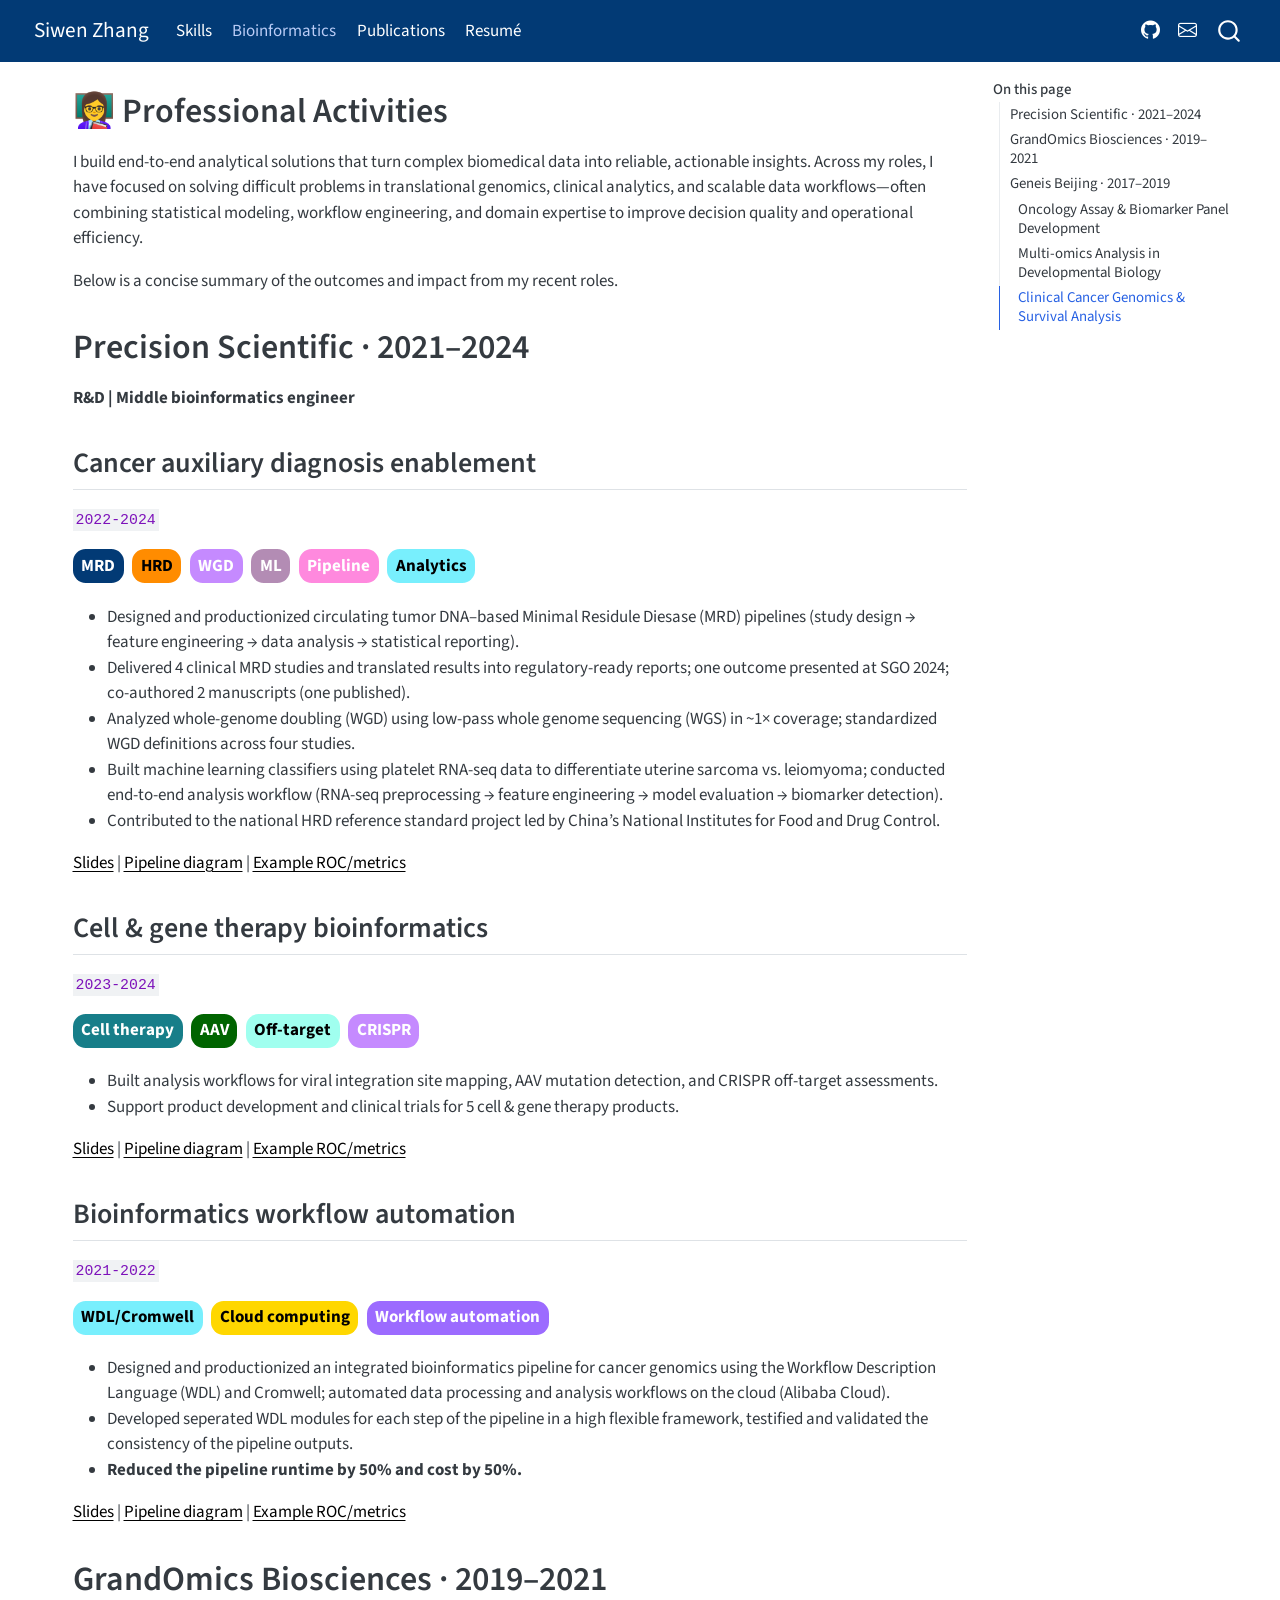
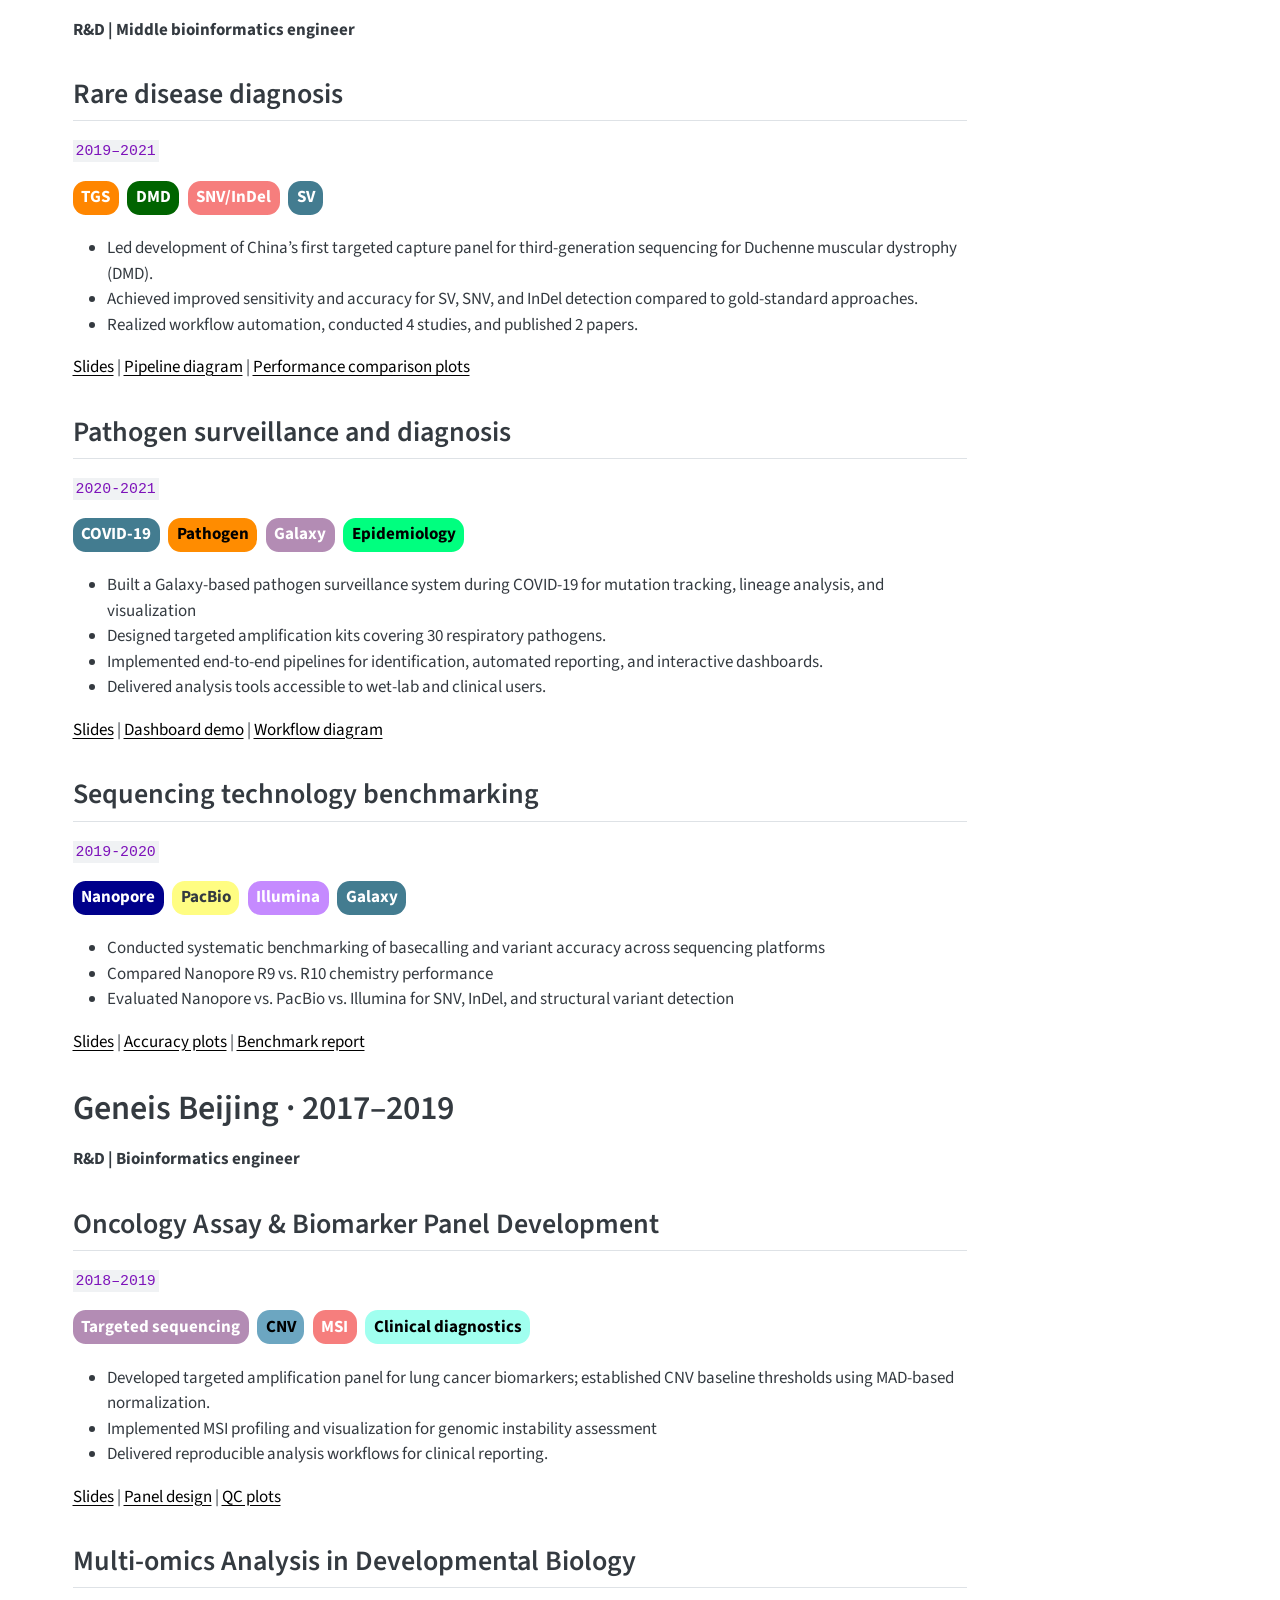
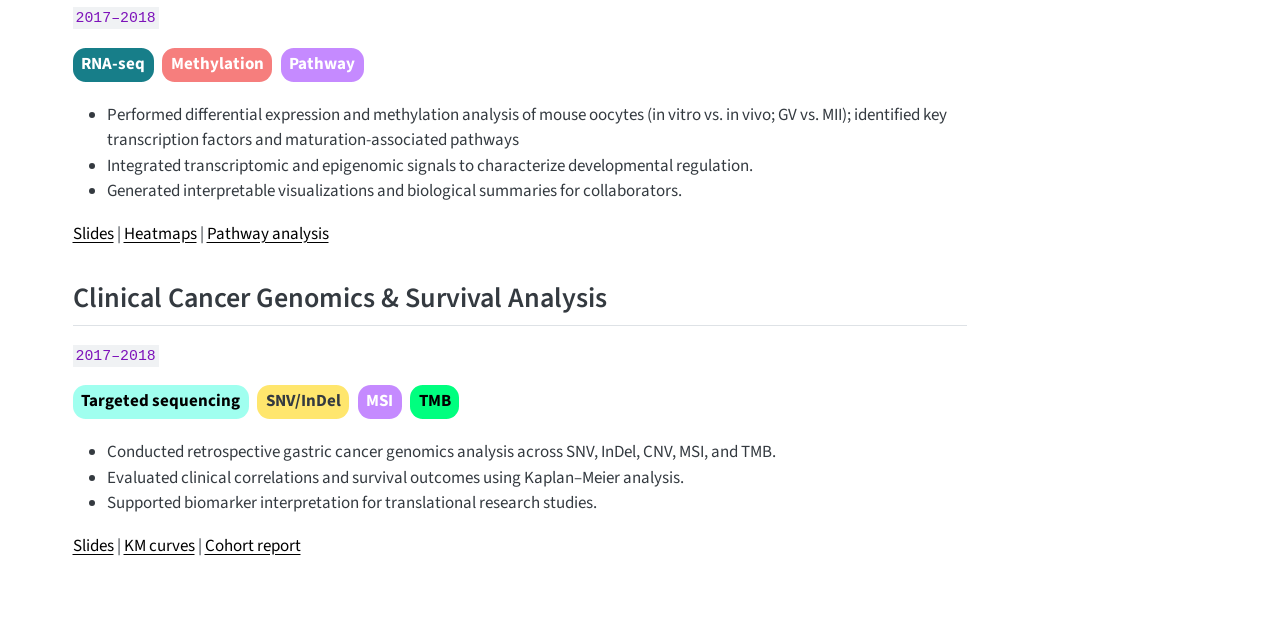
==== docs/bioinformatics.html @ 302248fc "change introduction" ====
<!DOCTYPE html>
<html xmlns="http://www.w3.org/1999/xhtml" lang="en" xml:lang="en"><head>

<meta charset="utf-8">
<meta name="generator" content="quarto-1.8.25">

<meta name="viewport" content="width=device-width, initial-scale=1.0, user-scalable=yes">


<title>👩‍🏫 Professional Activities – Siwen Zhang</title>
<style>
code{white-space: pre-wrap;}
span.smallcaps{font-variant: small-caps;}
div.columns{display: flex; gap: min(4vw, 1.5em);}
div.column{flex: auto; overflow-x: auto;}
div.hanging-indent{margin-left: 1.5em; text-indent: -1.5em;}
ul.task-list{list-style: none;}
ul.task-list li input[type="checkbox"] {
  width: 0.8em;
  margin: 0 0.8em 0.2em -1em; /* quarto-specific, see https://github.com/quarto-dev/quarto-cli/issues/4556 */ 
  vertical-align: middle;
}
</style>


<script src="site_libs/quarto-nav/quarto-nav.js"></script>
<script src="site_libs/quarto-nav/headroom.min.js"></script>
<script src="site_libs/clipboard/clipboard.min.js"></script>
<script src="site_libs/quarto-search/autocomplete.umd.js"></script>
<script src="site_libs/quarto-search/fuse.min.js"></script>
<script src="site_libs/quarto-search/quarto-search.js"></script>
<meta name="quarto:offset" content="./">
<script src="site_libs/quarto-html/quarto.js" type="module"></script>
<script src="site_libs/quarto-html/tabsets/tabsets.js" type="module"></script>
<script src="site_libs/quarto-html/axe/axe-check.js" type="module"></script>
<script src="site_libs/quarto-html/popper.min.js"></script>
<script src="site_libs/quarto-html/tippy.umd.min.js"></script>
<script src="site_libs/quarto-html/anchor.min.js"></script>
<link href="site_libs/quarto-html/tippy.css" rel="stylesheet">
<link href="site_libs/quarto-html/quarto-syntax-highlighting-7b89279ff1a6dce999919e0e67d4d9ec.css" rel="stylesheet" id="quarto-text-highlighting-styles">
<script src="site_libs/bootstrap/bootstrap.min.js"></script>
<link href="site_libs/bootstrap/bootstrap-icons.css" rel="stylesheet">
<link href="site_libs/bootstrap/bootstrap-c04e0382e70b0cec29030d8874f2398e.min.css" rel="stylesheet" append-hash="true" id="quarto-bootstrap" data-mode="light">
<script id="quarto-search-options" type="application/json">{
  "location": "navbar",
  "copy-button": false,
  "collapse-after": 3,
  "panel-placement": "end",
  "type": "overlay",
  "limit": 50,
  "keyboard-shortcut": [
    "f",
    "/",
    "s"
  ],
  "show-item-context": false,
  "language": {
    "search-no-results-text": "No results",
    "search-matching-documents-text": "matching documents",
    "search-copy-link-title": "Copy link to search",
    "search-hide-matches-text": "Hide additional matches",
    "search-more-match-text": "more match in this document",
    "search-more-matches-text": "more matches in this document",
    "search-clear-button-title": "Clear",
    "search-text-placeholder": "",
    "search-detached-cancel-button-title": "Cancel",
    "search-submit-button-title": "Submit",
    "search-label": "Search"
  }
}</script>


<link rel="stylesheet" href="custom.css">
<link rel="stylesheet" href="styles.css">
</head>

<body class="nav-fixed quarto-light">

<div id="quarto-search-results"></div>
  <header id="quarto-header" class="headroom fixed-top">
    <nav class="navbar navbar-expand-lg " data-bs-theme="dark">
      <div class="navbar-container container-fluid">
      <div class="navbar-brand-container mx-auto">
    <a href="./index.html" class="navbar-brand navbar-brand-logo">
    </a>
    <a class="navbar-brand" href="./index.html">
    <span class="navbar-title">Siwen Zhang</span>
    </a>
  </div>
            <div id="quarto-search" class="" title="Search"></div>
          <button class="navbar-toggler" type="button" data-bs-toggle="collapse" data-bs-target="#navbarCollapse" aria-controls="navbarCollapse" role="menu" aria-expanded="false" aria-label="Toggle navigation" onclick="if (window.quartoToggleHeadroom) { window.quartoToggleHeadroom(); }">
  <span class="navbar-toggler-icon"></span>
</button>
          <div class="collapse navbar-collapse" id="navbarCollapse">
            <ul class="navbar-nav navbar-nav-scroll me-auto">
  <li class="nav-item">
    <a class="nav-link" href="./personal_skills.html"> 
<span class="menu-text">Skills</span></a>
  </li>  
  <li class="nav-item">
    <a class="nav-link active" href="./bioinformatics.html" aria-current="page"> 
<span class="menu-text">Bioinformatics</span></a>
  </li>  
  <li class="nav-item">
    <a class="nav-link" href="./publications.html"> 
<span class="menu-text">Publications</span></a>
  </li>  
  <li class="nav-item">
    <a class="nav-link" href="./curriculum.html"> 
<span class="menu-text">Resumé</span></a>
  </li>  
</ul>
            <ul class="navbar-nav navbar-nav-scroll ms-auto">
  <li class="nav-item compact">
    <a class="nav-link" href="https://github.com/ssswzh"> <i class="bi bi-github" role="img">
</i> 
<span class="menu-text"></span></a>
  </li>  
  <li class="nav-item compact">
    <a class="nav-link" href="mailto:aristazhang521@outlook.com"> <i class="bi bi-envelope" role="img">
</i> 
<span class="menu-text"></span></a>
  </li>  
</ul>
          </div> <!-- /navcollapse -->
            <div class="quarto-navbar-tools">
</div>
      </div> <!-- /container-fluid -->
    </nav>
</header>
<!-- content -->
<div id="quarto-content" class="quarto-container page-columns page-rows-contents page-layout-full page-navbar">
<!-- sidebar -->
<!-- margin-sidebar -->
    <div id="quarto-margin-sidebar" class="sidebar margin-sidebar">
        <nav id="TOC" role="doc-toc" class="toc-active">
    <h2 id="toc-title">On this page</h2>
   
  <ul>
  <li><a href="#precision-scientific-20212024" id="toc-precision-scientific-20212024" class="nav-link active" data-scroll-target="#precision-scientific-20212024">Precision Scientific · 2021–2024</a>
  <ul class="collapse">
  <li><a href="#cancer-auxiliary-diagnosis-enablement" id="toc-cancer-auxiliary-diagnosis-enablement" class="nav-link" data-scroll-target="#cancer-auxiliary-diagnosis-enablement">Cancer auxiliary diagnosis enablement</a></li>
  <li><a href="#cell-gene-therapy-bioinformatics" id="toc-cell-gene-therapy-bioinformatics" class="nav-link" data-scroll-target="#cell-gene-therapy-bioinformatics">Cell &amp; gene therapy bioinformatics</a></li>
  <li><a href="#bioinformatics-workflow-automation" id="toc-bioinformatics-workflow-automation" class="nav-link" data-scroll-target="#bioinformatics-workflow-automation">Bioinformatics workflow automation</a></li>
  </ul></li>
  <li><a href="#grandomics-biosciences-20192021" id="toc-grandomics-biosciences-20192021" class="nav-link" data-scroll-target="#grandomics-biosciences-20192021">GrandOmics Biosciences · 2019–2021</a>
  <ul class="collapse">
  <li><a href="#rare-disease-diagnosis" id="toc-rare-disease-diagnosis" class="nav-link" data-scroll-target="#rare-disease-diagnosis">Rare disease diagnosis</a></li>
  <li><a href="#pathogen-surveillance-and-diagnosis" id="toc-pathogen-surveillance-and-diagnosis" class="nav-link" data-scroll-target="#pathogen-surveillance-and-diagnosis">Pathogen surveillance and diagnosis</a></li>
  <li><a href="#sequencing-technology-benchmarking" id="toc-sequencing-technology-benchmarking" class="nav-link" data-scroll-target="#sequencing-technology-benchmarking">Sequencing technology benchmarking</a></li>
  </ul></li>
  <li><a href="#geneis-beijing-20172019" id="toc-geneis-beijing-20172019" class="nav-link" data-scroll-target="#geneis-beijing-20172019">Geneis Beijing · 2017–2019</a>
  <ul class="collapse">
  <li><a href="#oncology-assay-biomarker-panel-development" id="toc-oncology-assay-biomarker-panel-development" class="nav-link" data-scroll-target="#oncology-assay-biomarker-panel-development">Oncology Assay &amp; Biomarker Panel Development</a></li>
  <li><a href="#multi-omics-analysis-in-developmental-biology" id="toc-multi-omics-analysis-in-developmental-biology" class="nav-link" data-scroll-target="#multi-omics-analysis-in-developmental-biology">Multi-omics Analysis in Developmental Biology</a></li>
  <li><a href="#clinical-cancer-genomics-survival-analysis" id="toc-clinical-cancer-genomics-survival-analysis" class="nav-link" data-scroll-target="#clinical-cancer-genomics-survival-analysis">Clinical Cancer Genomics &amp; Survival Analysis</a></li>
  </ul></li>
  </ul>
</nav>
    </div>
<!-- main -->
<main class="content column-page-left" id="quarto-document-content">

<header id="title-block-header" class="quarto-title-block default">
<div class="quarto-title">
<h1 class="title">👩‍🏫 Professional Activities</h1>
</div>



<div class="quarto-title-meta column-page-left">

    
  
    
  </div>
  


</header>


<p>I build end-to-end analytical solutions that turn complex biomedical data into reliable, actionable insights. Across my roles, I have focused on solving difficult problems in translational genomics, clinical analytics, and scalable data workflows—often combining statistical modeling, workflow engineering, and domain expertise to improve decision quality and operational efficiency.</p>
<p>Below is a concise summary of the outcomes and impact from my recent roles.</p>
<section id="precision-scientific-20212024" class="level1">
<h1>Precision Scientific · 2021–2024</h1>
<p><strong>R&amp;D | Middle bioinformatics engineer</strong></p>
<section id="cancer-auxiliary-diagnosis-enablement" class="level2">
<h2 class="anchored" data-anchor-id="cancer-auxiliary-diagnosis-enablement">Cancer auxiliary diagnosis enablement</h2>
<p><code>2022-2024</code></p>
<ul class="horizontal-list">
<li class="horizontal-list__item horizontal-list__item--imperial-blue">
MRD
</li>
<li class="horizontal-list__item horizontal-list__item--dark-orange">
HRD
</li>
<li class="horizontal-list__item horizontal-list__item--lavender">
WGD
</li>
<li class="horizontal-list__item horizontal-list__item--grape">
ML
</li>
<li class="horizontal-list__item horizontal-list__item--pink">
Pipeline
</li>
<li class="horizontal-list__item horizontal-list__item--cyan">
Analytics
</li>
</ul>
<ul>
<li>Designed and productionized circulating tumor DNA–based Minimal Residule Diesase (MRD) pipelines (study design → feature engineering → data analysis → statistical reporting).</li>
<li>Delivered 4 clinical MRD studies and translated results into regulatory-ready reports; one outcome presented at SGO 2024; co-authored 2 manuscripts (one published).</li>
<li>Analyzed whole-genome doubling (WGD) using low-pass whole genome sequencing (WGS) in ~1× coverage; standardized WGD definitions across four studies.</li>
<li>Built machine learning classifiers using platelet RNA-seq data to differentiate uterine sarcoma vs.&nbsp;leiomyoma; conducted end-to-end analysis workflow (RNA-seq preprocessing → feature engineering → model evaluation → biomarker detection).</li>
<li>Contributed to the national HRD reference standard project led by China’s National Institutes for Food and Drug Control.</li>
</ul>
<div class="line-block"><a href="">Slides</a> | <a href="">Pipeline diagram</a> | <a href="">Example ROC/metrics</a></div>
</section>
<section id="cell-gene-therapy-bioinformatics" class="level2">
<h2 class="anchored" data-anchor-id="cell-gene-therapy-bioinformatics">Cell &amp; gene therapy bioinformatics</h2>
<p><code>2023-2024</code></p>
<ul class="horizontal-list">
<li class="horizontal-list__item horizontal-list__item--seaweed">
Cell therapy
</li>
<li class="horizontal-list__item horizontal-list__item--dark-green">
AAV
</li>
<li class="horizontal-list__item horizontal-list__item--mint">
Off-target
</li>
<li class="horizontal-list__item horizontal-list__item--lavender">
CRISPR
</li>
</ul>
<ul>
<li>Built analysis workflows for viral integration site mapping, AAV mutation detection, and CRISPR off-target assessments.</li>
<li>Support product development and clinical trials for 5 cell &amp; gene therapy products.</li>
</ul>
<div class="line-block"><a href="">Slides</a> | <a href="">Pipeline diagram</a> | <a href="">Example ROC/metrics</a></div>
</section>
<section id="bioinformatics-workflow-automation" class="level2">
<h2 class="anchored" data-anchor-id="bioinformatics-workflow-automation">Bioinformatics workflow automation</h2>
<p><code>2021-2022</code></p>
<ul class="horizontal-list">
<li class="horizontal-list__item horizontal-list__item--cyan">
WDL/Cromwell
</li>
<li class="horizontal-list__item horizontal-list__item--dark-yellow">
Cloud computing
</li>
<li class="horizontal-list__item horizontal-list__item--purple">
Workflow automation
</li>
</ul>
<ul>
<li>Designed and productionized an integrated bioinformatics pipeline for cancer genomics using the Workflow Description Language (WDL) and Cromwell; automated data processing and analysis workflows on the cloud (Alibaba Cloud).</li>
<li>Developed seperated WDL modules for each step of the pipeline in a high flexible framework, testified and validated the consistency of the pipeline outputs.</li>
<li><strong>Reduced the pipeline runtime by 50% and cost by 50%.</strong></li>
</ul>
<div class="line-block"><a href="">Slides</a> | <a href="">Pipeline diagram</a> | <a href="">Example ROC/metrics</a></div>
</section>
</section>
<section id="grandomics-biosciences-20192021" class="level1">
<h1>GrandOmics Biosciences · 2019–2021</h1>
<p><strong>R&amp;D | Middle bioinformatics engineer</strong></p>
<section id="rare-disease-diagnosis" class="level2">
<h2 class="anchored" data-anchor-id="rare-disease-diagnosis">Rare disease diagnosis</h2>
<p><code>2019–2021</code></p>
<ul class="horizontal-list">
<li class="horizontal-list__item horizontal-list__item--orange">
TGS
</li>
<li class="horizontal-list__item horizontal-list__item--dark-green">
DMD
</li>
<li class="horizontal-list__item horizontal-list__item--coral">
SNV/InDel
</li>
<li class="horizontal-list__item horizontal-list__item--teal">
SV
</li>
</ul>
<ul>
<li>Led development of China’s first targeted capture panel for third-generation sequencing for Duchenne muscular dystrophy (DMD).</li>
<li>Achieved improved sensitivity and accuracy for SV, SNV, and InDel detection compared to gold-standard approaches.</li>
<li>Realized workflow automation, conducted 4 studies, and published 2 papers.</li>
</ul>
<div class="line-block"><a href="">Slides</a> | <a href="">Pipeline diagram</a> | <a href="">Performance comparison plots</a></div>
</section>
<section id="pathogen-surveillance-and-diagnosis" class="level2">
<h2 class="anchored" data-anchor-id="pathogen-surveillance-and-diagnosis">Pathogen surveillance and diagnosis</h2>
<p><code>2020-2021</code></p>
<ul class="horizontal-list">
<li class="horizontal-list__item horizontal-list__item--teal">
COVID-19
</li>
<li class="horizontal-list__item horizontal-list__item--dark-orange">
Pathogen
</li>
<li class="horizontal-list__item horizontal-list__item--grape">
Galaxy
</li>
<li class="horizontal-list__item horizontal-list__item--green">
Epidemiology
</li>
</ul>
<ul>
<li>Built a Galaxy-based pathogen surveillance system during COVID-19 for mutation tracking, lineage analysis, and visualization</li>
<li>Designed targeted amplification kits covering 30 respiratory pathogens.</li>
<li>Implemented end-to-end pipelines for identification, automated reporting, and interactive dashboards.</li>
<li>Delivered analysis tools accessible to wet-lab and clinical users.</li>
</ul>
<div class="line-block"><a href="">Slides</a> | <a href="">Dashboard demo</a> | <a href="">Workflow diagram</a></div>
</section>
<section id="sequencing-technology-benchmarking" class="level2">
<h2 class="anchored" data-anchor-id="sequencing-technology-benchmarking">Sequencing technology benchmarking</h2>
<p><code>2019-2020</code></p>
<ul class="horizontal-list">
<li class="horizontal-list__item horizontal-list__item--dark-blue">
Nanopore
</li>
<li class="horizontal-list__item horizontal-list__item--canary">
PacBio
</li>
<li class="horizontal-list__item horizontal-list__item--lavender">
Illumina
</li>
<li class="horizontal-list__item horizontal-list__item--teal">
Galaxy
</li>
</ul>
<ul>
<li>Conducted systematic benchmarking of basecalling and variant accuracy across sequencing platforms</li>
<li>Compared Nanopore R9 vs.&nbsp;R10 chemistry performance</li>
<li>Evaluated Nanopore vs.&nbsp;PacBio vs.&nbsp;Illumina for SNV, InDel, and structural variant detection</li>
</ul>
<div class="line-block"><a href="">Slides</a> | <a href="">Accuracy plots</a> | <a href="">Benchmark report</a></div>
</section>
</section>
<section id="geneis-beijing-20172019" class="level1">
<h1>Geneis Beijing · 2017–2019</h1>
<p><strong>R&amp;D | Bioinformatics engineer</strong></p>
<section id="oncology-assay-biomarker-panel-development" class="level2">
<h2 class="anchored" data-anchor-id="oncology-assay-biomarker-panel-development">Oncology Assay &amp; Biomarker Panel Development</h2>
<p><code>2018–2019</code></p>
<ul class="horizontal-list">
<li class="horizontal-list__item horizontal-list__item--grape">
Targeted sequencing
</li>
<li class="horizontal-list__item horizontal-list__item--air-blue">
CNV
</li>
<li class="horizontal-list__item horizontal-list__item--coral">
MSI
</li>
<li class="horizontal-list__item horizontal-list__item--mint">
Clinical diagnostics
</li>
</ul>
<ul>
<li>Developed targeted amplification panel for lung cancer biomarkers; established CNV baseline thresholds using MAD-based normalization.</li>
<li>Implemented MSI profiling and visualization for genomic instability assessment</li>
<li>Delivered reproducible analysis workflows for clinical reporting.</li>
</ul>
<div class="line-block"><a href="">Slides</a> | <a href="">Panel design</a> | <a href="">QC plots</a></div>
</section>
<section id="multi-omics-analysis-in-developmental-biology" class="level2">
<h2 class="anchored" data-anchor-id="multi-omics-analysis-in-developmental-biology">Multi-omics Analysis in Developmental Biology</h2>
<p><code>2017–2018</code></p>
<ul class="horizontal-list">
<li class="horizontal-list__item horizontal-list__item--seaweed">
RNA-seq
</li>
<li class="horizontal-list__item horizontal-list__item--coral">
Methylation
</li>
<li class="horizontal-list__item horizontal-list__item--lavender">
Pathway
</li>
</ul>
<ul>
<li>Performed differential expression and methylation analysis of mouse oocytes (in vitro vs.&nbsp;in vivo; GV vs.&nbsp;MII); identified key transcription factors and maturation-associated pathways</li>
<li>Integrated transcriptomic and epigenomic signals to characterize developmental regulation.</li>
<li>Generated interpretable visualizations and biological summaries for collaborators.</li>
</ul>
<div class="line-block"><a href="">Slides</a> | <a href="">Heatmaps</a> | <a href="">Pathway analysis</a></div>
</section>
<section id="clinical-cancer-genomics-survival-analysis" class="level2">
<h2 class="anchored" data-anchor-id="clinical-cancer-genomics-survival-analysis">Clinical Cancer Genomics &amp; Survival Analysis</h2>
<p><code>2017–2018</code></p>
<ul class="horizontal-list">
<li class="horizontal-list__item horizontal-list__item--mint">
Targeted sequencing
</li>
<li class="horizontal-list__item horizontal-list__item--yellow">
SNV/InDel
</li>
<li class="horizontal-list__item horizontal-list__item--lavender">
MSI
</li>
<li class="horizontal-list__item horizontal-list__item--green">
TMB
</li>
</ul>
<ul>
<li>Conducted retrospective gastric cancer genomics analysis across SNV, InDel, CNV, MSI, and TMB.</li>
<li>Evaluated clinical correlations and survival outcomes using Kaplan–Meier analysis.</li>
<li>Supported biomarker interpretation for translational research studies.</li>
</ul>
<div class="line-block"><a href="">Slides</a> | <a href="">KM curves</a> | <a href="">Cohort report</a></div>


</section>
</section>

</main> <!-- /main -->
<script id="quarto-html-after-body" type="application/javascript">
  window.document.addEventListener("DOMContentLoaded", function (event) {
    const icon = "";
    const anchorJS = new window.AnchorJS();
    anchorJS.options = {
      placement: 'right',
      icon: icon
    };
    anchorJS.add('.anchored');
    const isCodeAnnotation = (el) => {
      for (const clz of el.classList) {
        if (clz.startsWith('code-annotation-')) {                     
          return true;
        }
      }
      return false;
    }
    const onCopySuccess = function(e) {
      // button target
      const button = e.trigger;
      // don't keep focus
      button.blur();
      // flash "checked"
      button.classList.add('code-copy-button-checked');
      var currentTitle = button.getAttribute("title");
      button.setAttribute("title", "Copied!");
      let tooltip;
      if (window.bootstrap) {
        button.setAttribute("data-bs-toggle", "tooltip");
        button.setAttribute("data-bs-placement", "left");
        button.setAttribute("data-bs-title", "Copied!");
        tooltip = new bootstrap.Tooltip(button, 
          { trigger: "manual", 
            customClass: "code-copy-button-tooltip",
            offset: [0, -8]});
        tooltip.show();    
      }
      setTimeout(function() {
        if (tooltip) {
          tooltip.hide();
          button.removeAttribute("data-bs-title");
          button.removeAttribute("data-bs-toggle");
          button.removeAttribute("data-bs-placement");
        }
        button.setAttribute("title", currentTitle);
        button.classList.remove('code-copy-button-checked');
      }, 1000);
      // clear code selection
      e.clearSelection();
    }
    const getTextToCopy = function(trigger) {
      const outerScaffold = trigger.parentElement.cloneNode(true);
      const codeEl = outerScaffold.querySelector('code');
      for (const childEl of codeEl.children) {
        if (isCodeAnnotation(childEl)) {
          childEl.remove();
        }
      }
      return codeEl.innerText;
    }
    const clipboard = new window.ClipboardJS('.code-copy-button:not([data-in-quarto-modal])', {
      text: getTextToCopy
    });
    clipboard.on('success', onCopySuccess);
    if (window.document.getElementById('quarto-embedded-source-code-modal')) {
      const clipboardModal = new window.ClipboardJS('.code-copy-button[data-in-quarto-modal]', {
        text: getTextToCopy,
        container: window.document.getElementById('quarto-embedded-source-code-modal')
      });
      clipboardModal.on('success', onCopySuccess);
    }
      var localhostRegex = new RegExp(/^(?:http|https):\/\/localhost\:?[0-9]*\//);
      var mailtoRegex = new RegExp(/^mailto:/);
        var filterRegex = new RegExp('/' + window.location.host + '/');
      var isInternal = (href) => {
          return filterRegex.test(href) || localhostRegex.test(href) || mailtoRegex.test(href);
      }
      // Inspect non-navigation links and adorn them if external
     var links = window.document.querySelectorAll('a[href]:not(.nav-link):not(.navbar-brand):not(.toc-action):not(.sidebar-link):not(.sidebar-item-toggle):not(.pagination-link):not(.no-external):not([aria-hidden]):not(.dropdown-item):not(.quarto-navigation-tool):not(.about-link)');
      for (var i=0; i<links.length; i++) {
        const link = links[i];
        if (!isInternal(link.href)) {
          // undo the damage that might have been done by quarto-nav.js in the case of
          // links that we want to consider external
          if (link.dataset.originalHref !== undefined) {
            link.href = link.dataset.originalHref;
          }
        }
      }
    function tippyHover(el, contentFn, onTriggerFn, onUntriggerFn) {
      const config = {
        allowHTML: true,
        maxWidth: 500,
        delay: 100,
        arrow: false,
        appendTo: function(el) {
            return el.parentElement;
        },
        interactive: true,
        interactiveBorder: 10,
        theme: 'quarto',
        placement: 'bottom-start',
      };
      if (contentFn) {
        config.content = contentFn;
      }
      if (onTriggerFn) {
        config.onTrigger = onTriggerFn;
      }
      if (onUntriggerFn) {
        config.onUntrigger = onUntriggerFn;
      }
      window.tippy(el, config); 
    }
    const noterefs = window.document.querySelectorAll('a[role="doc-noteref"]');
    for (var i=0; i<noterefs.length; i++) {
      const ref = noterefs[i];
      tippyHover(ref, function() {
        // use id or data attribute instead here
        let href = ref.getAttribute('data-footnote-href') || ref.getAttribute('href');
        try { href = new URL(href).hash; } catch {}
        const id = href.replace(/^#\/?/, "");
        const note = window.document.getElementById(id);
        if (note) {
          return note.innerHTML;
        } else {
          return "";
        }
      });
    }
    const xrefs = window.document.querySelectorAll('a.quarto-xref');
    const processXRef = (id, note) => {
      // Strip column container classes
      const stripColumnClz = (el) => {
        el.classList.remove("page-full", "page-columns");
        if (el.children) {
          for (const child of el.children) {
            stripColumnClz(child);
          }
        }
      }
      stripColumnClz(note)
      if (id === null || id.startsWith('sec-')) {
        // Special case sections, only their first couple elements
        const container = document.createElement("div");
        if (note.children && note.children.length > 2) {
          container.appendChild(note.children[0].cloneNode(true));
          for (let i = 1; i < note.children.length; i++) {
            const child = note.children[i];
            if (child.tagName === "P" && child.innerText === "") {
              continue;
            } else {
              container.appendChild(child.cloneNode(true));
              break;
            }
          }
          if (window.Quarto?.typesetMath) {
            window.Quarto.typesetMath(container);
          }
          return container.innerHTML
        } else {
          if (window.Quarto?.typesetMath) {
            window.Quarto.typesetMath(note);
          }
          return note.innerHTML;
        }
      } else {
        // Remove any anchor links if they are present
        const anchorLink = note.querySelector('a.anchorjs-link');
        if (anchorLink) {
          anchorLink.remove();
        }
        if (window.Quarto?.typesetMath) {
          window.Quarto.typesetMath(note);
        }
        if (note.classList.contains("callout")) {
          return note.outerHTML;
        } else {
          return note.innerHTML;
        }
      }
    }
    for (var i=0; i<xrefs.length; i++) {
      const xref = xrefs[i];
      tippyHover(xref, undefined, function(instance) {
        instance.disable();
        let url = xref.getAttribute('href');
        let hash = undefined; 
        if (url.startsWith('#')) {
          hash = url;
        } else {
          try { hash = new URL(url).hash; } catch {}
        }
        if (hash) {
          const id = hash.replace(/^#\/?/, "");
          const note = window.document.getElementById(id);
          if (note !== null) {
            try {
              const html = processXRef(id, note.cloneNode(true));
              instance.setContent(html);
            } finally {
              instance.enable();
              instance.show();
            }
          } else {
            // See if we can fetch this
            fetch(url.split('#')[0])
            .then(res => res.text())
            .then(html => {
              const parser = new DOMParser();
              const htmlDoc = parser.parseFromString(html, "text/html");
              const note = htmlDoc.getElementById(id);
              if (note !== null) {
                const html = processXRef(id, note);
                instance.setContent(html);
              } 
            }).finally(() => {
              instance.enable();
              instance.show();
            });
          }
        } else {
          // See if we can fetch a full url (with no hash to target)
          // This is a special case and we should probably do some content thinning / targeting
          fetch(url)
          .then(res => res.text())
          .then(html => {
            const parser = new DOMParser();
            const htmlDoc = parser.parseFromString(html, "text/html");
            const note = htmlDoc.querySelector('main.content');
            if (note !== null) {
              // This should only happen for chapter cross references
              // (since there is no id in the URL)
              // remove the first header
              if (note.children.length > 0 && note.children[0].tagName === "HEADER") {
                note.children[0].remove();
              }
              const html = processXRef(null, note);
              instance.setContent(html);
            } 
          }).finally(() => {
            instance.enable();
            instance.show();
          });
        }
      }, function(instance) {
      });
    }
        let selectedAnnoteEl;
        const selectorForAnnotation = ( cell, annotation) => {
          let cellAttr = 'data-code-cell="' + cell + '"';
          let lineAttr = 'data-code-annotation="' +  annotation + '"';
          const selector = 'span[' + cellAttr + '][' + lineAttr + ']';
          return selector;
        }
        const selectCodeLines = (annoteEl) => {
          const doc = window.document;
          const targetCell = annoteEl.getAttribute("data-target-cell");
          const targetAnnotation = annoteEl.getAttribute("data-target-annotation");
          const annoteSpan = window.document.querySelector(selectorForAnnotation(targetCell, targetAnnotation));
          const lines = annoteSpan.getAttribute("data-code-lines").split(",");
          const lineIds = lines.map((line) => {
            return targetCell + "-" + line;
          })
          let top = null;
          let height = null;
          let parent = null;
          if (lineIds.length > 0) {
              //compute the position of the single el (top and bottom and make a div)
              const el = window.document.getElementById(lineIds[0]);
              top = el.offsetTop;
              height = el.offsetHeight;
              parent = el.parentElement.parentElement;
            if (lineIds.length > 1) {
              const lastEl = window.document.getElementById(lineIds[lineIds.length - 1]);
              const bottom = lastEl.offsetTop + lastEl.offsetHeight;
              height = bottom - top;
            }
            if (top !== null && height !== null && parent !== null) {
              // cook up a div (if necessary) and position it 
              let div = window.document.getElementById("code-annotation-line-highlight");
              if (div === null) {
                div = window.document.createElement("div");
                div.setAttribute("id", "code-annotation-line-highlight");
                div.style.position = 'absolute';
                parent.appendChild(div);
              }
              div.style.top = top - 2 + "px";
              div.style.height = height + 4 + "px";
              div.style.left = 0;
              let gutterDiv = window.document.getElementById("code-annotation-line-highlight-gutter");
              if (gutterDiv === null) {
                gutterDiv = window.document.createElement("div");
                gutterDiv.setAttribute("id", "code-annotation-line-highlight-gutter");
                gutterDiv.style.position = 'absolute';
                const codeCell = window.document.getElementById(targetCell);
                const gutter = codeCell.querySelector('.code-annotation-gutter');
                gutter.appendChild(gutterDiv);
              }
              gutterDiv.style.top = top - 2 + "px";
              gutterDiv.style.height = height + 4 + "px";
            }
            selectedAnnoteEl = annoteEl;
          }
        };
        const unselectCodeLines = () => {
          const elementsIds = ["code-annotation-line-highlight", "code-annotation-line-highlight-gutter"];
          elementsIds.forEach((elId) => {
            const div = window.document.getElementById(elId);
            if (div) {
              div.remove();
            }
          });
          selectedAnnoteEl = undefined;
        };
          // Handle positioning of the toggle
      window.addEventListener(
        "resize",
        throttle(() => {
          elRect = undefined;
          if (selectedAnnoteEl) {
            selectCodeLines(selectedAnnoteEl);
          }
        }, 10)
      );
      function throttle(fn, ms) {
      let throttle = false;
      let timer;
        return (...args) => {
          if(!throttle) { // first call gets through
              fn.apply(this, args);
              throttle = true;
          } else { // all the others get throttled
              if(timer) clearTimeout(timer); // cancel #2
              timer = setTimeout(() => {
                fn.apply(this, args);
                timer = throttle = false;
              }, ms);
          }
        };
      }
        // Attach click handler to the DT
        const annoteDls = window.document.querySelectorAll('dt[data-target-cell]');
        for (const annoteDlNode of annoteDls) {
          annoteDlNode.addEventListener('click', (event) => {
            const clickedEl = event.target;
            if (clickedEl !== selectedAnnoteEl) {
              unselectCodeLines();
              const activeEl = window.document.querySelector('dt[data-target-cell].code-annotation-active');
              if (activeEl) {
                activeEl.classList.remove('code-annotation-active');
              }
              selectCodeLines(clickedEl);
              clickedEl.classList.add('code-annotation-active');
            } else {
              // Unselect the line
              unselectCodeLines();
              clickedEl.classList.remove('code-annotation-active');
            }
          });
        }
    const findCites = (el) => {
      const parentEl = el.parentElement;
      if (parentEl) {
        const cites = parentEl.dataset.cites;
        if (cites) {
          return {
            el,
            cites: cites.split(' ')
          };
        } else {
          return findCites(el.parentElement)
        }
      } else {
        return undefined;
      }
    };
    var bibliorefs = window.document.querySelectorAll('a[role="doc-biblioref"]');
    for (var i=0; i<bibliorefs.length; i++) {
      const ref = bibliorefs[i];
      const citeInfo = findCites(ref);
      if (citeInfo) {
        tippyHover(citeInfo.el, function() {
          var popup = window.document.createElement('div');
          citeInfo.cites.forEach(function(cite) {
            var citeDiv = window.document.createElement('div');
            citeDiv.classList.add('hanging-indent');
            citeDiv.classList.add('csl-entry');
            var biblioDiv = window.document.getElementById('ref-' + cite);
            if (biblioDiv) {
              citeDiv.innerHTML = biblioDiv.innerHTML;
            }
            popup.appendChild(citeDiv);
          });
          return popup.innerHTML;
        });
      }
    }
  });
  </script>
</div> <!-- /content -->




</body></html>
---- docs/site_libs/quarto-html/tippy.css ----
.tippy-box[data-animation=fade][data-state=hidden]{opacity:0}[data-tippy-root]{max-width:calc(100vw - 10px)}.tippy-box{position:relative;background-color:#333;color:#fff;border-radius:4px;font-size:14px;line-height:1.4;white-space:normal;outline:0;transition-property:transform,visibility,opacity}.tippy-box[data-placement^=top]>.tippy-arrow{bottom:0}.tippy-box[data-placement^=top]>.tippy-arrow:before{bottom:-7px;left:0;border-width:8px 8px 0;border-top-color:initial;transform-origin:center top}.tippy-box[data-placement^=bottom]>.tippy-arrow{top:0}.tippy-box[data-placement^=bottom]>.tippy-arrow:before{top:-7px;left:0;border-width:0 8px 8px;border-bottom-color:initial;transform-origin:center bottom}.tippy-box[data-placement^=left]>.tippy-arrow{right:0}.tippy-box[data-placement^=left]>.tippy-arrow:before{border-width:8px 0 8px 8px;border-left-color:initial;right:-7px;transform-origin:center left}.tippy-box[data-placement^=right]>.tippy-arrow{left:0}.tippy-box[data-placement^=right]>.tippy-arrow:before{left:-7px;border-width:8px 8px 8px 0;border-right-color:initial;transform-origin:center right}.tippy-box[data-inertia][data-state=visible]{transition-timing-function:cubic-bezier(.54,1.5,.38,1.11)}.tippy-arrow{width:16px;height:16px;color:#333}.tippy-arrow:before{content:"";position:absolute;border-color:transparent;border-style:solid}.tippy-content{position:relative;padding:5px 9px;z-index:1}
---- docs/site_libs/quarto-html/quarto-syntax-highlighting-7b89279ff1a6dce999919e0e67d4d9ec.css ----
/* quarto syntax highlight colors */
:root {
  --quarto-hl-ot-color: #003B4F;
  --quarto-hl-at-color: #657422;
  --quarto-hl-ss-color: #20794D;
  --quarto-hl-an-color: #5E5E5E;
  --quarto-hl-fu-color: #4758AB;
  --quarto-hl-st-color: #20794D;
  --quarto-hl-cf-color: #003B4F;
  --quarto-hl-op-color: #5E5E5E;
  --quarto-hl-er-color: #AD0000;
  --quarto-hl-bn-color: #AD0000;
  --quarto-hl-al-color: #AD0000;
  --quarto-hl-va-color: #111111;
  --quarto-hl-bu-color: inherit;
  --quarto-hl-ex-color: inherit;
  --quarto-hl-pp-color: #AD0000;
  --quarto-hl-in-color: #5E5E5E;
  --quarto-hl-vs-color: #20794D;
  --quarto-hl-wa-color: #5E5E5E;
  --quarto-hl-do-color: #5E5E5E;
  --quarto-hl-im-color: #00769E;
  --quarto-hl-ch-color: #20794D;
  --quarto-hl-dt-color: #AD0000;
  --quarto-hl-fl-color: #AD0000;
  --quarto-hl-co-color: #5E5E5E;
  --quarto-hl-cv-color: #5E5E5E;
  --quarto-hl-cn-color: #8f5902;
  --quarto-hl-sc-color: #5E5E5E;
  --quarto-hl-dv-color: #AD0000;
  --quarto-hl-kw-color: #003B4F;
}

/* other quarto variables */
:root {
  --quarto-font-monospace: SFMono-Regular, Menlo, Monaco, Consolas, "Liberation Mono", "Courier New", monospace;
}

/* syntax highlight based on Pandoc's rules */
pre > code.sourceCode > span {
  color: #003B4F;
}

code.sourceCode > span {
  color: #003B4F;
}

div.sourceCode,
div.sourceCode pre.sourceCode {
  color: #003B4F;
}

/* Normal */
code span {
  color: #003B4F;
}

/* Alert */
code span.al {
  color: #AD0000;
  font-style: inherit;
}

/* Annotation */
code span.an {
  color: #5E5E5E;
  font-style: inherit;
}

/* Attribute */
code span.at {
  color: #657422;
  font-style: inherit;
}

/* BaseN */
code span.bn {
  color: #AD0000;
  font-style: inherit;
}

/* BuiltIn */
code span.bu {
  font-style: inherit;
}

/* ControlFlow */
code span.cf {
  color: #003B4F;
  font-weight: bold;
  font-style: inherit;
}

/* Char */
code span.ch {
  color: #20794D;
  font-style: inherit;
}

/* Constant */
code span.cn {
  color: #8f5902;
  font-style: inherit;
}

/* Comment */
code span.co {
  color: #5E5E5E;
  font-style: inherit;
}

/* CommentVar */
code span.cv {
  color: #5E5E5E;
  font-style: italic;
}

/* Documentation */
code span.do {
  color: #5E5E5E;
  font-style: italic;
}

/* DataType */
code span.dt {
  color: #AD0000;
  font-style: inherit;
}

/* DecVal */
code span.dv {
  color: #AD0000;
  font-style: inherit;
}

/* Error */
code span.er {
  color: #AD0000;
  font-style: inherit;
}

/* Extension */
code span.ex {
  font-style: inherit;
}

/* Float */
code span.fl {
  color: #AD0000;
  font-style: inherit;
}

/* Function */
code span.fu {
  color: #4758AB;
  font-style: inherit;
}

/* Import */
code span.im {
  color: #00769E;
  font-style: inherit;
}

/* Information */
code span.in {
  color: #5E5E5E;
  font-style: inherit;
}

/* Keyword */
code span.kw {
  color: #003B4F;
  font-weight: bold;
  font-style: inherit;
}

/* Operator */
code span.op {
  color: #5E5E5E;
  font-style: inherit;
}

/* Other */
code span.ot {
  color: #003B4F;
  font-style: inherit;
}

/* Preprocessor */
code span.pp {
  color: #AD0000;
  font-style: inherit;
}

/* SpecialChar */
code span.sc {
  color: #5E5E5E;
  font-style: inherit;
}

/* SpecialString */
code span.ss {
  color: #20794D;
  font-style: inherit;
}

/* String */
code span.st {
  color: #20794D;
  font-style: inherit;
}

/* Variable */
code span.va {
  color: #111111;
  font-style: inherit;
}

/* VerbatimString */
code span.vs {
  color: #20794D;
  font-style: inherit;
}

/* Warning */
code span.wa {
  color: #5E5E5E;
  font-style: italic;
}

.prevent-inlining {
  content: "</";
}

/*# sourceMappingURL=3944bc705cfaf4c80e56f77c5205168a.css.map */
---- docs/custom.css ----
:root {
  --imperial-blue: #023A75;
  --grape: #B38CB4;
  --brick: #FC440F;
  --coral: #F67E7D;
  --orange: #FF8600;
  --yellow: #FFE66D;
  --canary: #FFFD82;
  --air-blue: #6CA6C1;
  --teal-blue: #437C90;
  --seaweed: #177E89;
  --pink: #ff89de;
  --cyan: #78effd;
  --lavender: #c58aff;
  --mint: #a0ffef;
  --green: #00ff7f;
  --dark-green: #006400;
  --dark-blue: #00008b;
  --dark-purple: #800080;
  --dark-red: #8b0000;
  --dark-yellow: #ffd700;
  --dark-orange: #ff8c00;
  --purple: #9c6bff;
}

.horizontal-list {
  list-style-type: none;
  padding-left: 0;
  display: flex;
  flex-wrap: wrap;
}

.horizontal-list__item {
  margin-right: 0.5rem;
  margin-bottom: 0.25rem;
  font-weight: bold;
  padding: 0.25rem 0.5rem;
  border-radius: 0.75rem;
}

.horizontal-list__item--orange {
  background-color: var(--orange);
  color: #fff;
}

.horizontal-list__item--yellow {
  background-color: var(--yellow);
}

.horizontal-list__item--blue {
  background-color: var(--air-blue);
}

.horizontal-list__item--imperial-blue {
  background-color: var(--imperial-blue);
  color: #fff;
}

.horizontal-list__item--grape {
  background-color: var(--grape);
  color: #fff;
}

.horizontal-list__item--coral {
  background-color: var(--coral);
  color: #fff;
}

.horizontal-list__item--canary {
  background-color: var(--canary);
}

.horizontal-list__item--seaweed {
  background-color: var(--seaweed);
  color: #fff;
}

.horizontal-list__item--teal {
  background-color: var(--teal-blue);
  color: #fff;
}

.horizontal-list__item--air-blue {
  background-color: var(--air-blue);
  color: #000;
}

.horizontal-list__item--dark-green {
  background-color: var(--dark-green);
  color: #fff;
}

.horizontal-list__item--dark-yellow {
  background-color: var(--dark-yellow);
  color: #000;
}

.horizontal-list__item--dark-blue {
  background-color: var(--dark-blue);
  color: #fff;
}

.horizontal-list__item--pink {
  background-color: var(--pink);
  color: #fff;
}

.horizontal-list__item--cyan {
  background-color: var(--cyan);
  color: #000;
}

.horizontal-list__item--lavender {
  background-color: var(--lavender);
  color: #fff;
}

.horizontal-list__item--mint {
  background-color: var(--mint);
  color: #000;
}

.horizontal-list__item--green {
  background-color: var(--green);
  color: #000;
}

.horizontal-list__item--dark-purple {
  background-color: var(--dark-purple);
  color: #fff;
}

.horizontal-list__item--dark-orange {
  background-color: var(--dark-orange);
  color: #000;
}

.horizontal-list__item--purple {
  background-color: var(--purple);
  color: #fff;
}

.horizontal-list__item--orange,
.horizontal-list__item--yellow,
.horizontal-list__item--blue,
.horizontal-list__item--imperial-blue,
.horizontal-list__item--grape,
.horizontal-list__item--coral,
.horizontal-list__item--canary,
.horizontal-list__item--seaweed,
.horizontal-list__item--teal {
  display: inline-block;
}

.wide-grid {
  max-width: 1200px;
  width: 100%;
  margin: 0 auto;
}

@media (min-width: 992px) {
  /* Main article column on pages with a margin TOC. Adjust margin-right to tune space for sidebar. */
  .page-layout-article main.content {
    margin-right: 22%;
    padding-top: 1.5rem;
  }

  /* About/trestles layout on the homepage. margin-right controls space for the sidebar. */
  .quarto-about-trestles {
    margin-right: 10%;
    padding-top: 0;
    align-items: flex-start;
  }

  /* Ensures the bio card aligns to the top. */
  .quarto-about-trestles .about-entity {
    align-items: flex-start;
    margin-top: 0;
  }

  /* Headshot column inside the trestles layout; width controls photo size. */
  .quarto-about-trestles .about-image {
    align-self: flex-start;
    margin-top: 0;
  }

  /* Right-hand navigation column ("On this page"). Adjust width/min-width for readability. */
  #quarto-margin-sidebar {
    width: 22%;
    min-width: 240px;
  }

  /* Top spacing for pages using page-layout: full (e.g., publications). */
  .page-layout-full main.content {
    padding-top: 1.5rem;
  }
}
footer.site-footer {
  background-color: #023a75;
  color: #ffffff;
  text-align: center;
  padding: 1rem 0;
  font-weight: 600;
}
---- docs/styles.css ----
/* Increase the width of the main content area */
.main-container {
    max-width: 90%; /* Adjust percentage as needed */
    margin: 0 auto;
    padding-left: 2%; /* Optional padding */
    padding-right: 2%;
  }
  
  /* Reduce padding for images, if necessary */
  img {
    max-width: 100%;
    margin: auto;
    display: block;
  }

/* Ensure the figure and text are stacked and centered */
.g-col-md-6, .g-col-md-6 {
    display: flex;
    align-items: center;     /* Vertically center the text */
    justify-content: center; /* Horizontally center the text */
    flex-direction: column;  /* Stack content vertically */
    height: 100%;            /* Ensure the height is consistent for alignment */
    text-align: left;      /* Center-align text */
  }
  
  /* Ensure images are responsive */
  .g-col-md-6 img {
    max-width: 100%;
    max-height: 200px; /* Optional: Adjust height based on your layout */
    margin-bottom: 10px; /* Space between the image and the text */
  }
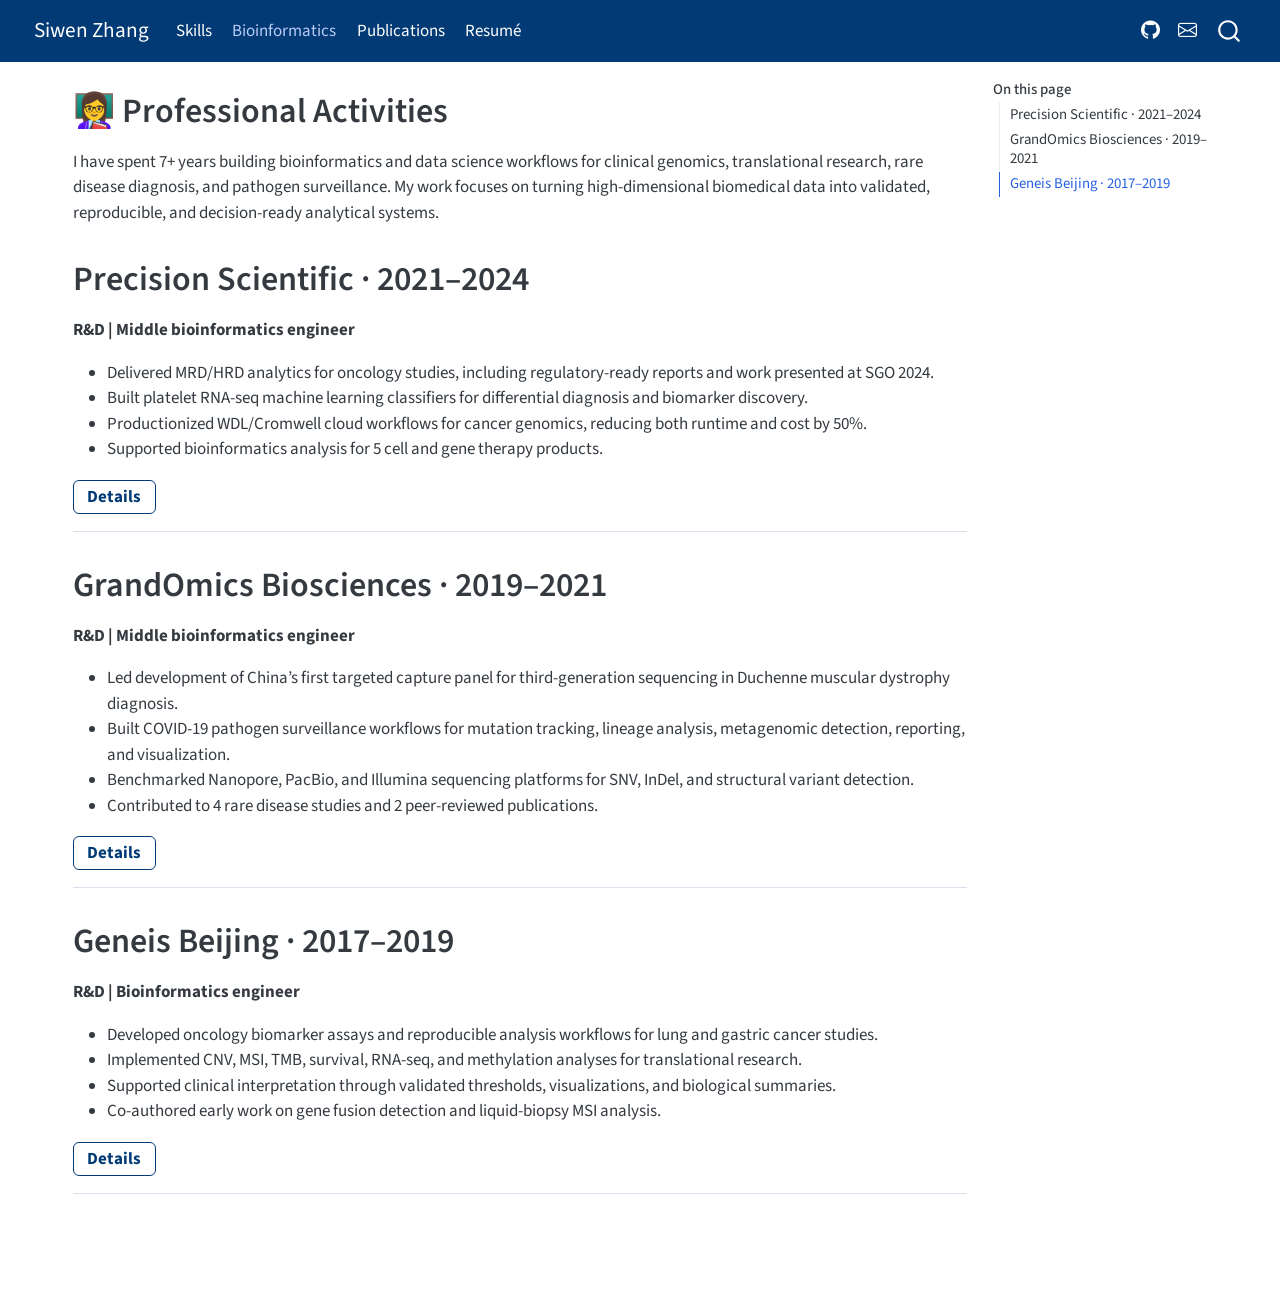
==== commit e6107e08: "update resume" ====
--- a/docs/bioinformatics.html
+++ b/docs/bioinformatics.html
@@ -137,24 +137,9 @@
     <h2 id="toc-title">On this page</h2>
    
   <ul>
-  <li><a href="#precision-scientific-20212024" id="toc-precision-scientific-20212024" class="nav-link active" data-scroll-target="#precision-scientific-20212024">Precision Scientific · 2021–2024</a>
-  <ul class="collapse">
-  <li><a href="#cancer-auxiliary-diagnosis-enablement" id="toc-cancer-auxiliary-diagnosis-enablement" class="nav-link" data-scroll-target="#cancer-auxiliary-diagnosis-enablement">Cancer auxiliary diagnosis enablement</a></li>
-  <li><a href="#cell-gene-therapy-bioinformatics" id="toc-cell-gene-therapy-bioinformatics" class="nav-link" data-scroll-target="#cell-gene-therapy-bioinformatics">Cell &amp; gene therapy bioinformatics</a></li>
-  <li><a href="#bioinformatics-workflow-automation" id="toc-bioinformatics-workflow-automation" class="nav-link" data-scroll-target="#bioinformatics-workflow-automation">Bioinformatics workflow automation</a></li>
-  </ul></li>
-  <li><a href="#grandomics-biosciences-20192021" id="toc-grandomics-biosciences-20192021" class="nav-link" data-scroll-target="#grandomics-biosciences-20192021">GrandOmics Biosciences · 2019–2021</a>
-  <ul class="collapse">
-  <li><a href="#rare-disease-diagnosis" id="toc-rare-disease-diagnosis" class="nav-link" data-scroll-target="#rare-disease-diagnosis">Rare disease diagnosis</a></li>
-  <li><a href="#pathogen-surveillance-and-diagnosis" id="toc-pathogen-surveillance-and-diagnosis" class="nav-link" data-scroll-target="#pathogen-surveillance-and-diagnosis">Pathogen surveillance and diagnosis</a></li>
-  <li><a href="#sequencing-technology-benchmarking" id="toc-sequencing-technology-benchmarking" class="nav-link" data-scroll-target="#sequencing-technology-benchmarking">Sequencing technology benchmarking</a></li>
-  </ul></li>
-  <li><a href="#geneis-beijing-20172019" id="toc-geneis-beijing-20172019" class="nav-link" data-scroll-target="#geneis-beijing-20172019">Geneis Beijing · 2017–2019</a>
-  <ul class="collapse">
-  <li><a href="#oncology-assay-biomarker-panel-development" id="toc-oncology-assay-biomarker-panel-development" class="nav-link" data-scroll-target="#oncology-assay-biomarker-panel-development">Oncology Assay &amp; Biomarker Panel Development</a></li>
-  <li><a href="#multi-omics-analysis-in-developmental-biology" id="toc-multi-omics-analysis-in-developmental-biology" class="nav-link" data-scroll-target="#multi-omics-analysis-in-developmental-biology">Multi-omics Analysis in Developmental Biology</a></li>
-  <li><a href="#clinical-cancer-genomics-survival-analysis" id="toc-clinical-cancer-genomics-survival-analysis" class="nav-link" data-scroll-target="#clinical-cancer-genomics-survival-analysis">Clinical Cancer Genomics &amp; Survival Analysis</a></li>
-  </ul></li>
+  <li><a href="#precision-scientific-20212024" id="toc-precision-scientific-20212024" class="nav-link active" data-scroll-target="#precision-scientific-20212024">Precision Scientific · 2021–2024</a></li>
+  <li><a href="#grandomics-biosciences-20192021" id="toc-grandomics-biosciences-20192021" class="nav-link" data-scroll-target="#grandomics-biosciences-20192021">GrandOmics Biosciences · 2019–2021</a></li>
+  <li><a href="#geneis-beijing-20172019" id="toc-geneis-beijing-20172019" class="nav-link" data-scroll-target="#geneis-beijing-20172019">Geneis Beijing · 2017–2019</a></li>
   </ul>
 </nav>
     </div>
@@ -180,239 +165,299 @@
 </header>
 
 
-<p>I build end-to-end analytical solutions that turn complex biomedical data into reliable, actionable insights. Across my roles, I have focused on solving difficult problems in translational genomics, clinical analytics, and scalable data workflows—often combining statistical modeling, workflow engineering, and domain expertise to improve decision quality and operational efficiency.</p>
-<p>Below is a concise summary of the outcomes and impact from my recent roles.</p>
+<p>I have spent 7+ years building bioinformatics and data science workflows for clinical genomics, translational research, rare disease diagnosis, and pathogen surveillance. My work focuses on turning high-dimensional biomedical data into validated, reproducible, and decision-ready analytical systems.</p>
 <section id="precision-scientific-20212024" class="level1">
 <h1>Precision Scientific · 2021–2024</h1>
 <p><strong>R&amp;D | Middle bioinformatics engineer</strong></p>
-<section id="cancer-auxiliary-diagnosis-enablement" class="level2">
-<h2 class="anchored" data-anchor-id="cancer-auxiliary-diagnosis-enablement">Cancer auxiliary diagnosis enablement</h2>
-<p><code>2022-2024</code></p>
+<ul>
+<li>Delivered MRD/HRD analytics for oncology studies, including regulatory-ready reports and work presented at SGO 2024.</li>
+<li>Built platelet RNA-seq machine learning classifiers for differential diagnosis and biomarker discovery.</li>
+<li>Productionized WDL/Cromwell cloud workflows for cancer genomics, reducing both runtime and cost by 50%.</li>
+<li>Supported bioinformatics analysis for 5 cell and gene therapy products.</li>
+</ul>
+<details class="work-details">
+<summary>
+Details
+</summary>
+<h3 class="anchored" data-anchor-id="precision-scientific-20212024">
+Cancer auxiliary diagnosis enablement
+</h3>
+<!-- <p><code>2022-2024</code></p> -->
+<!--
 <ul class="horizontal-list">
-<li class="horizontal-list__item horizontal-list__item--imperial-blue">
-MRD
-</li>
-<li class="horizontal-list__item horizontal-list__item--dark-orange">
-HRD
-</li>
-<li class="horizontal-list__item horizontal-list__item--lavender">
-WGD
-</li>
-<li class="horizontal-list__item horizontal-list__item--grape">
-ML
-</li>
-<li class="horizontal-list__item horizontal-list__item--pink">
-Pipeline
-</li>
-<li class="horizontal-list__item horizontal-list__item--cyan">
-Analytics
-</li>
-</ul>
-<ul>
-<li>Designed and productionized circulating tumor DNA–based Minimal Residule Diesase (MRD) pipelines (study design → feature engineering → data analysis → statistical reporting).</li>
-<li>Delivered 4 clinical MRD studies and translated results into regulatory-ready reports; one outcome presented at SGO 2024; co-authored 2 manuscripts (one published).</li>
-<li>Analyzed whole-genome doubling (WGD) using low-pass whole genome sequencing (WGS) in ~1× coverage; standardized WGD definitions across four studies.</li>
-<li>Built machine learning classifiers using platelet RNA-seq data to differentiate uterine sarcoma vs.&nbsp;leiomyoma; conducted end-to-end analysis workflow (RNA-seq preprocessing → feature engineering → model evaluation → biomarker detection).</li>
-<li>Contributed to the national HRD reference standard project led by China’s National Institutes for Food and Drug Control.</li>
-</ul>
-<div class="line-block"><a href="">Slides</a> | <a href="">Pipeline diagram</a> | <a href="">Example ROC/metrics</a></div>
-</section>
-<section id="cell-gene-therapy-bioinformatics" class="level2">
-<h2 class="anchored" data-anchor-id="cell-gene-therapy-bioinformatics">Cell &amp; gene therapy bioinformatics</h2>
-<p><code>2023-2024</code></p>
+    <li class="horizontal-list__item horizontal-list__item--imperial-blue">MRD</li>
+    <li class="horizontal-list__item horizontal-list__item--dark-orange">HRD</li>
+    <li class="horizontal-list__item horizontal-list__item--lavender">WGD</li>
+    <li class="horizontal-list__item horizontal-list__item--grape">ML</li>
+    <li class="horizontal-list__item horizontal-list__item--pink">Pipeline</li>
+    <li class="horizontal-list__item horizontal-list__item--cyan">Analytics</li>
+</ul>
+-->
+<ul>
+<li>
+Designed and productionized circulating tumor DNA-based Minimal Residual Disease (MRD) pipelines, covering study design, feature engineering, data analysis, and statistical reporting.
+</li>
+<li>
+Delivered 4 clinical MRD studies and translated results into regulatory-ready reports; one outcome was presented at SGO 2024; co-authored 2 manuscripts, one published.
+</li>
+<li>
+Analyzed whole-genome doubling (WGD) using low-pass whole-genome sequencing at around 1x coverage; standardized WGD definitions across four studies.
+</li>
+<li>
+Built machine learning classifiers using platelet RNA-seq data to differentiate uterine sarcoma from leiomyoma, covering preprocessing, feature engineering, model evaluation, and biomarker detection.
+</li>
+<li>
+Contributed to the national HRD reference standard project led by China’s National Institutes for Food and Drug Control.
+</li>
+</ul>
+<!--
+<p><a href="">Slides</a> | <a href="">Pipeline diagram</a> | <a href="">Example ROC/metrics</a></p>
+-->
+<h3 class="anchored">
+Cell and gene therapy bioinformatics
+</h3>
+<!-- <p><code>2023-2024</code></p> -->
+<!--
 <ul class="horizontal-list">
-<li class="horizontal-list__item horizontal-list__item--seaweed">
-Cell therapy
-</li>
-<li class="horizontal-list__item horizontal-list__item--dark-green">
-AAV
-</li>
-<li class="horizontal-list__item horizontal-list__item--mint">
-Off-target
-</li>
-<li class="horizontal-list__item horizontal-list__item--lavender">
-CRISPR
-</li>
-</ul>
-<ul>
-<li>Built analysis workflows for viral integration site mapping, AAV mutation detection, and CRISPR off-target assessments.</li>
-<li>Support product development and clinical trials for 5 cell &amp; gene therapy products.</li>
-</ul>
-<div class="line-block"><a href="">Slides</a> | <a href="">Pipeline diagram</a> | <a href="">Example ROC/metrics</a></div>
-</section>
-<section id="bioinformatics-workflow-automation" class="level2">
-<h2 class="anchored" data-anchor-id="bioinformatics-workflow-automation">Bioinformatics workflow automation</h2>
-<p><code>2021-2022</code></p>
+    <li class="horizontal-list__item horizontal-list__item--seaweed">Cell therapy</li>
+    <li class="horizontal-list__item horizontal-list__item--dark-green">AAV</li>
+    <li class="horizontal-list__item horizontal-list__item--mint">Off-target</li>
+    <li class="horizontal-list__item horizontal-list__item--lavender">CRISPR</li>
+</ul>
+-->
+<ul>
+<li>
+Built analysis workflows for viral integration site mapping, AAV mutation detection, and CRISPR off-target assessment.
+</li>
+<li>
+Supported product development and clinical trials for 5 cell and gene therapy products.
+</li>
+</ul>
+<!--
+<p><a href="">Slides</a> | <a href="">Pipeline diagram</a> | <a href="">Example ROC/metrics</a></p>
+-->
+<h3 class="anchored">
+Bioinformatics workflow automation
+</h3>
+<!-- <p><code>2021-2022</code></p> -->
+<!--
 <ul class="horizontal-list">
-<li class="horizontal-list__item horizontal-list__item--cyan">
-WDL/Cromwell
-</li>
-<li class="horizontal-list__item horizontal-list__item--dark-yellow">
-Cloud computing
-</li>
-<li class="horizontal-list__item horizontal-list__item--purple">
-Workflow automation
-</li>
-</ul>
-<ul>
-<li>Designed and productionized an integrated bioinformatics pipeline for cancer genomics using the Workflow Description Language (WDL) and Cromwell; automated data processing and analysis workflows on the cloud (Alibaba Cloud).</li>
-<li>Developed seperated WDL modules for each step of the pipeline in a high flexible framework, testified and validated the consistency of the pipeline outputs.</li>
-<li><strong>Reduced the pipeline runtime by 50% and cost by 50%.</strong></li>
-</ul>
-<div class="line-block"><a href="">Slides</a> | <a href="">Pipeline diagram</a> | <a href="">Example ROC/metrics</a></div>
-</section>
+    <li class="horizontal-list__item horizontal-list__item--cyan">WDL/Cromwell</li>
+    <li class="horizontal-list__item horizontal-list__item--dark-yellow">Cloud computing</li>
+    <li class="horizontal-list__item horizontal-list__item--purple">Workflow automation</li>
+</ul>
+-->
+<ul>
+<li>
+Designed and productionized an integrated bioinformatics pipeline for cancer genomics using WDL and Cromwell; automated data processing and analysis workflows on Alibaba Cloud.
+</li>
+<li>
+Developed modular WDL components for each pipeline step and validated output consistency.
+</li>
+<li>
+<strong>Reduced pipeline runtime by 50% and cost by 50%.</strong>
+</li>
+</ul>
+<!--
+<p><a href="">Slides</a> | <a href="">Pipeline diagram</a> | <a href="">Example ROC/metrics</a></p>
+-->
+</details>
 </section>
 <section id="grandomics-biosciences-20192021" class="level1">
 <h1>GrandOmics Biosciences · 2019–2021</h1>
 <p><strong>R&amp;D | Middle bioinformatics engineer</strong></p>
-<section id="rare-disease-diagnosis" class="level2">
-<h2 class="anchored" data-anchor-id="rare-disease-diagnosis">Rare disease diagnosis</h2>
-<p><code>2019–2021</code></p>
+<ul>
+<li>Led development of China’s first targeted capture panel for third-generation sequencing in Duchenne muscular dystrophy diagnosis.</li>
+<li>Built COVID-19 pathogen surveillance workflows for mutation tracking, lineage analysis, metagenomic detection, reporting, and visualization.</li>
+<li>Benchmarked Nanopore, PacBio, and Illumina sequencing platforms for SNV, InDel, and structural variant detection.</li>
+<li>Contributed to 4 rare disease studies and 2 peer-reviewed publications.</li>
+</ul>
+<details class="work-details">
+<summary>
+Details
+</summary>
+<h3 class="anchored" data-anchor-id="grandomics-biosciences-20192021">
+Rare disease diagnosis
+</h3>
+<!--
+<p><code>2019-2021</code></p>
+
 <ul class="horizontal-list">
-<li class="horizontal-list__item horizontal-list__item--orange">
-TGS
-</li>
-<li class="horizontal-list__item horizontal-list__item--dark-green">
-DMD
-</li>
-<li class="horizontal-list__item horizontal-list__item--coral">
-SNV/InDel
-</li>
-<li class="horizontal-list__item horizontal-list__item--teal">
-SV
-</li>
-</ul>
-<ul>
-<li>Led development of China’s first targeted capture panel for third-generation sequencing for Duchenne muscular dystrophy (DMD).</li>
-<li>Achieved improved sensitivity and accuracy for SV, SNV, and InDel detection compared to gold-standard approaches.</li>
-<li>Realized workflow automation, conducted 4 studies, and published 2 papers.</li>
-</ul>
-<div class="line-block"><a href="">Slides</a> | <a href="">Pipeline diagram</a> | <a href="">Performance comparison plots</a></div>
-</section>
-<section id="pathogen-surveillance-and-diagnosis" class="level2">
-<h2 class="anchored" data-anchor-id="pathogen-surveillance-and-diagnosis">Pathogen surveillance and diagnosis</h2>
+    <li class="horizontal-list__item horizontal-list__item--orange">TGS</li>
+    <li class="horizontal-list__item horizontal-list__item--dark-green">DMD</li>
+    <li class="horizontal-list__item horizontal-list__item--coral">SNV/InDel</li>
+    <li class="horizontal-list__item horizontal-list__item--teal">SV</li>
+</ul>
+-->
+<ul>
+<li>
+Led development of China’s first targeted capture panel for third-generation sequencing for Duchenne muscular dystrophy (DMD).
+</li>
+<li>
+Improved sensitivity and accuracy for SV, SNV, and InDel detection compared with gold-standard approaches.
+</li>
+<li>
+Automated the workflow, conducted 4 studies, and published 2 papers.
+</li>
+</ul>
+<!--
+<p><a href="">Slides</a> | <a href="">Pipeline diagram</a> | <a href="">Performance comparison plots</a></p>
+-->
+<h3 class="anchored">
+Pathogen surveillance and diagnosis
+</h3>
+<!--
 <p><code>2020-2021</code></p>
+
 <ul class="horizontal-list">
-<li class="horizontal-list__item horizontal-list__item--teal">
-COVID-19
-</li>
-<li class="horizontal-list__item horizontal-list__item--dark-orange">
-Pathogen
-</li>
-<li class="horizontal-list__item horizontal-list__item--grape">
-Galaxy
-</li>
-<li class="horizontal-list__item horizontal-list__item--green">
-Epidemiology
-</li>
-</ul>
-<ul>
-<li>Built a Galaxy-based pathogen surveillance system during COVID-19 for mutation tracking, lineage analysis, and visualization</li>
-<li>Designed targeted amplification kits covering 30 respiratory pathogens.</li>
-<li>Implemented end-to-end pipelines for identification, automated reporting, and interactive dashboards.</li>
-<li>Delivered analysis tools accessible to wet-lab and clinical users.</li>
-</ul>
-<div class="line-block"><a href="">Slides</a> | <a href="">Dashboard demo</a> | <a href="">Workflow diagram</a></div>
-</section>
-<section id="sequencing-technology-benchmarking" class="level2">
-<h2 class="anchored" data-anchor-id="sequencing-technology-benchmarking">Sequencing technology benchmarking</h2>
+    <li class="horizontal-list__item horizontal-list__item--teal">COVID-19</li>
+    <li class="horizontal-list__item horizontal-list__item--dark-orange">Pathogen</li>
+    <li class="horizontal-list__item horizontal-list__item--grape">Galaxy</li>
+    <li class="horizontal-list__item horizontal-list__item--green">Epidemiology</li>
+</ul>
+-->
+<ul>
+<li>
+Built a Galaxy-based pathogen surveillance system during COVID-19 for mutation tracking, lineage analysis, and visualization.
+</li>
+<li>
+Designed targeted amplification kits covering 30 respiratory pathogens.
+</li>
+<li>
+Implemented end-to-end pipelines for identification, automated reporting, and interactive dashboards.
+</li>
+<li>
+Delivered analysis tools accessible to wet-lab and clinical users.
+</li>
+</ul>
+<!--
+<p><a href="">Slides</a> | <a href="">Dashboard demo</a> | <a href="">Workflow diagram</a></p>
+-->
+<h3 class="anchored">
+Sequencing technology benchmarking
+</h3>
+<!--
 <p><code>2019-2020</code></p>
+
 <ul class="horizontal-list">
-<li class="horizontal-list__item horizontal-list__item--dark-blue">
-Nanopore
-</li>
-<li class="horizontal-list__item horizontal-list__item--canary">
-PacBio
-</li>
-<li class="horizontal-list__item horizontal-list__item--lavender">
-Illumina
-</li>
-<li class="horizontal-list__item horizontal-list__item--teal">
-Galaxy
-</li>
-</ul>
-<ul>
-<li>Conducted systematic benchmarking of basecalling and variant accuracy across sequencing platforms</li>
-<li>Compared Nanopore R9 vs.&nbsp;R10 chemistry performance</li>
-<li>Evaluated Nanopore vs.&nbsp;PacBio vs.&nbsp;Illumina for SNV, InDel, and structural variant detection</li>
-</ul>
-<div class="line-block"><a href="">Slides</a> | <a href="">Accuracy plots</a> | <a href="">Benchmark report</a></div>
-</section>
+    <li class="horizontal-list__item horizontal-list__item--dark-blue">Nanopore</li>
+    <li class="horizontal-list__item horizontal-list__item--canary">PacBio</li>
+    <li class="horizontal-list__item horizontal-list__item--lavender">Illumina</li>
+    <li class="horizontal-list__item horizontal-list__item--teal">Galaxy</li>
+</ul>
+-->
+<ul>
+<li>
+Conducted systematic benchmarking of basecalling and variant accuracy across sequencing platforms.
+</li>
+<li>
+Compared Nanopore R9 and R10 chemistry performance.
+</li>
+<li>
+Evaluated Nanopore, PacBio, and Illumina for SNV, InDel, and structural variant detection.
+</li>
+</ul>
+<!--
+<p><a href="">Slides</a> | <a href="">Accuracy plots</a> | <a href="">Benchmark report</a></p>
+-->
+</details>
 </section>
 <section id="geneis-beijing-20172019" class="level1">
 <h1>Geneis Beijing · 2017–2019</h1>
 <p><strong>R&amp;D | Bioinformatics engineer</strong></p>
-<section id="oncology-assay-biomarker-panel-development" class="level2">
-<h2 class="anchored" data-anchor-id="oncology-assay-biomarker-panel-development">Oncology Assay &amp; Biomarker Panel Development</h2>
-<p><code>2018–2019</code></p>
+<ul>
+<li>Developed oncology biomarker assays and reproducible analysis workflows for lung and gastric cancer studies.</li>
+<li>Implemented CNV, MSI, TMB, survival, RNA-seq, and methylation analyses for translational research.</li>
+<li>Supported clinical interpretation through validated thresholds, visualizations, and biological summaries.</li>
+<li>Co-authored early work on gene fusion detection and liquid-biopsy MSI analysis.</li>
+</ul>
+<details class="work-details">
+<summary>
+Details
+</summary>
+<h3 class="anchored" data-anchor-id="geneis-beijing-20172019">
+Oncology assay and biomarker panel development
+</h3>
+<!--
+<p><code>2018-2019</code></p>
+
 <ul class="horizontal-list">
-<li class="horizontal-list__item horizontal-list__item--grape">
-Targeted sequencing
-</li>
-<li class="horizontal-list__item horizontal-list__item--air-blue">
-CNV
-</li>
-<li class="horizontal-list__item horizontal-list__item--coral">
-MSI
-</li>
-<li class="horizontal-list__item horizontal-list__item--mint">
-Clinical diagnostics
-</li>
-</ul>
-<ul>
-<li>Developed targeted amplification panel for lung cancer biomarkers; established CNV baseline thresholds using MAD-based normalization.</li>
-<li>Implemented MSI profiling and visualization for genomic instability assessment</li>
-<li>Delivered reproducible analysis workflows for clinical reporting.</li>
-</ul>
-<div class="line-block"><a href="">Slides</a> | <a href="">Panel design</a> | <a href="">QC plots</a></div>
-</section>
-<section id="multi-omics-analysis-in-developmental-biology" class="level2">
-<h2 class="anchored" data-anchor-id="multi-omics-analysis-in-developmental-biology">Multi-omics Analysis in Developmental Biology</h2>
-<p><code>2017–2018</code></p>
+    <li class="horizontal-list__item horizontal-list__item--grape">Targeted sequencing</li>
+    <li class="horizontal-list__item horizontal-list__item--air-blue">CNV</li>
+    <li class="horizontal-list__item horizontal-list__item--coral">MSI</li>
+    <li class="horizontal-list__item horizontal-list__item--mint">Clinical diagnostics</li>
+</ul>
+-->
+<ul>
+<li>
+Developed a targeted amplification panel for lung cancer biomarkers; established CNV baseline thresholds using MAD-based normalization.
+</li>
+<li>
+Implemented MSI profiling and visualization for genomic instability assessment.
+</li>
+<li>
+Delivered reproducible analysis workflows for clinical reporting.
+</li>
+</ul>
+<!--
+<p><a href="">Slides</a> | <a href="">Panel design</a> | <a href="">QC plots</a></p>
+-->
+<h3 class="anchored">
+Multi-omics analysis in developmental biology
+</h3>
+<!--
+<p><code>2017-2018</code></p>
+
 <ul class="horizontal-list">
-<li class="horizontal-list__item horizontal-list__item--seaweed">
-RNA-seq
-</li>
-<li class="horizontal-list__item horizontal-list__item--coral">
-Methylation
-</li>
-<li class="horizontal-list__item horizontal-list__item--lavender">
-Pathway
-</li>
-</ul>
-<ul>
-<li>Performed differential expression and methylation analysis of mouse oocytes (in vitro vs.&nbsp;in vivo; GV vs.&nbsp;MII); identified key transcription factors and maturation-associated pathways</li>
-<li>Integrated transcriptomic and epigenomic signals to characterize developmental regulation.</li>
-<li>Generated interpretable visualizations and biological summaries for collaborators.</li>
-</ul>
-<div class="line-block"><a href="">Slides</a> | <a href="">Heatmaps</a> | <a href="">Pathway analysis</a></div>
-</section>
-<section id="clinical-cancer-genomics-survival-analysis" class="level2">
-<h2 class="anchored" data-anchor-id="clinical-cancer-genomics-survival-analysis">Clinical Cancer Genomics &amp; Survival Analysis</h2>
-<p><code>2017–2018</code></p>
+    <li class="horizontal-list__item horizontal-list__item--seaweed">RNA-seq</li>
+    <li class="horizontal-list__item horizontal-list__item--coral">Methylation</li>
+    <li class="horizontal-list__item horizontal-list__item--lavender">Pathway</li>
+</ul>
+-->
+<ul>
+<li>
+Performed differential expression and methylation analysis of mouse oocytes; identified key transcription factors and maturation-associated pathways.
+</li>
+<li>
+Integrated transcriptomic and epigenomic signals to characterize developmental regulation.
+</li>
+<li>
+Generated interpretable visualizations and biological summaries for collaborators.
+</li>
+</ul>
+<!--
+<p><a href="">Slides</a> | <a href="">Heatmaps</a> | <a href="">Pathway analysis</a></p>
+-->
+<h3 class="anchored">
+Clinical cancer genomics and survival analysis
+</h3>
+<!--
+<p><code>2017-2018</code></p>
+
 <ul class="horizontal-list">
-<li class="horizontal-list__item horizontal-list__item--mint">
-Targeted sequencing
-</li>
-<li class="horizontal-list__item horizontal-list__item--yellow">
-SNV/InDel
-</li>
-<li class="horizontal-list__item horizontal-list__item--lavender">
-MSI
-</li>
-<li class="horizontal-list__item horizontal-list__item--green">
-TMB
-</li>
-</ul>
-<ul>
-<li>Conducted retrospective gastric cancer genomics analysis across SNV, InDel, CNV, MSI, and TMB.</li>
-<li>Evaluated clinical correlations and survival outcomes using Kaplan–Meier analysis.</li>
-<li>Supported biomarker interpretation for translational research studies.</li>
-</ul>
-<div class="line-block"><a href="">Slides</a> | <a href="">KM curves</a> | <a href="">Cohort report</a></div>
-
-
-</section>
+    <li class="horizontal-list__item horizontal-list__item--mint">Targeted sequencing</li>
+    <li class="horizontal-list__item horizontal-list__item--yellow">SNV/InDel</li>
+    <li class="horizontal-list__item horizontal-list__item--lavender">MSI</li>
+    <li class="horizontal-list__item horizontal-list__item--green">TMB</li>
+</ul>
+-->
+<ul>
+<li>
+Conducted retrospective gastric cancer genomics analysis across SNV, InDel, CNV, MSI, and TMB.
+</li>
+<li>
+Evaluated clinical correlations and survival outcomes using Kaplan-Meier analysis.
+</li>
+<li>
+Supported biomarker interpretation for translational research studies.
+</li>
+</ul>
+<!--
+<p><a href="">Slides</a> | <a href="">KM curves</a> | <a href="">Cohort report</a></p>
+-->
+</details>
+
+
 </section>
 
 </main> <!-- /main -->
--- a/docs/custom.css
+++ b/docs/custom.css
@@ -158,6 +158,41 @@
   margin: 0 auto;
 }
 
+.work-details {
+  margin: 1rem 0 2rem;
+  /* border-top: 1px solid #d9e2ec; */
+  /* padding-top: 0.75rem; */
+  border-bottom: 1px solid #d9e2ec;
+  padding-bottom: 1rem;
+}
+
+.work-details summary {
+  display: inline-flex;
+  align-items: center;
+  cursor: pointer;
+  padding: 0.35rem 0.8rem;
+  border: 1px solid #023A75;
+  border-radius: 0.35rem;
+  color: #023A75;
+  font-weight: 700;
+  line-height: 1.2;
+  user-select: none;
+}
+
+.work-details summary:hover {
+  background-color: #eef5ff;
+}
+
+.work-details[open] summary {
+  margin-bottom: 1rem;
+  background-color: #023A75;
+  color: #fff;
+}
+
+.work-details h2 {
+  margin-top: 1.5rem;
+}
+
 @media (min-width: 992px) {
   /* Main article column on pages with a margin TOC. Adjust margin-right to tune space for sidebar. */
   .page-layout-article main.content {
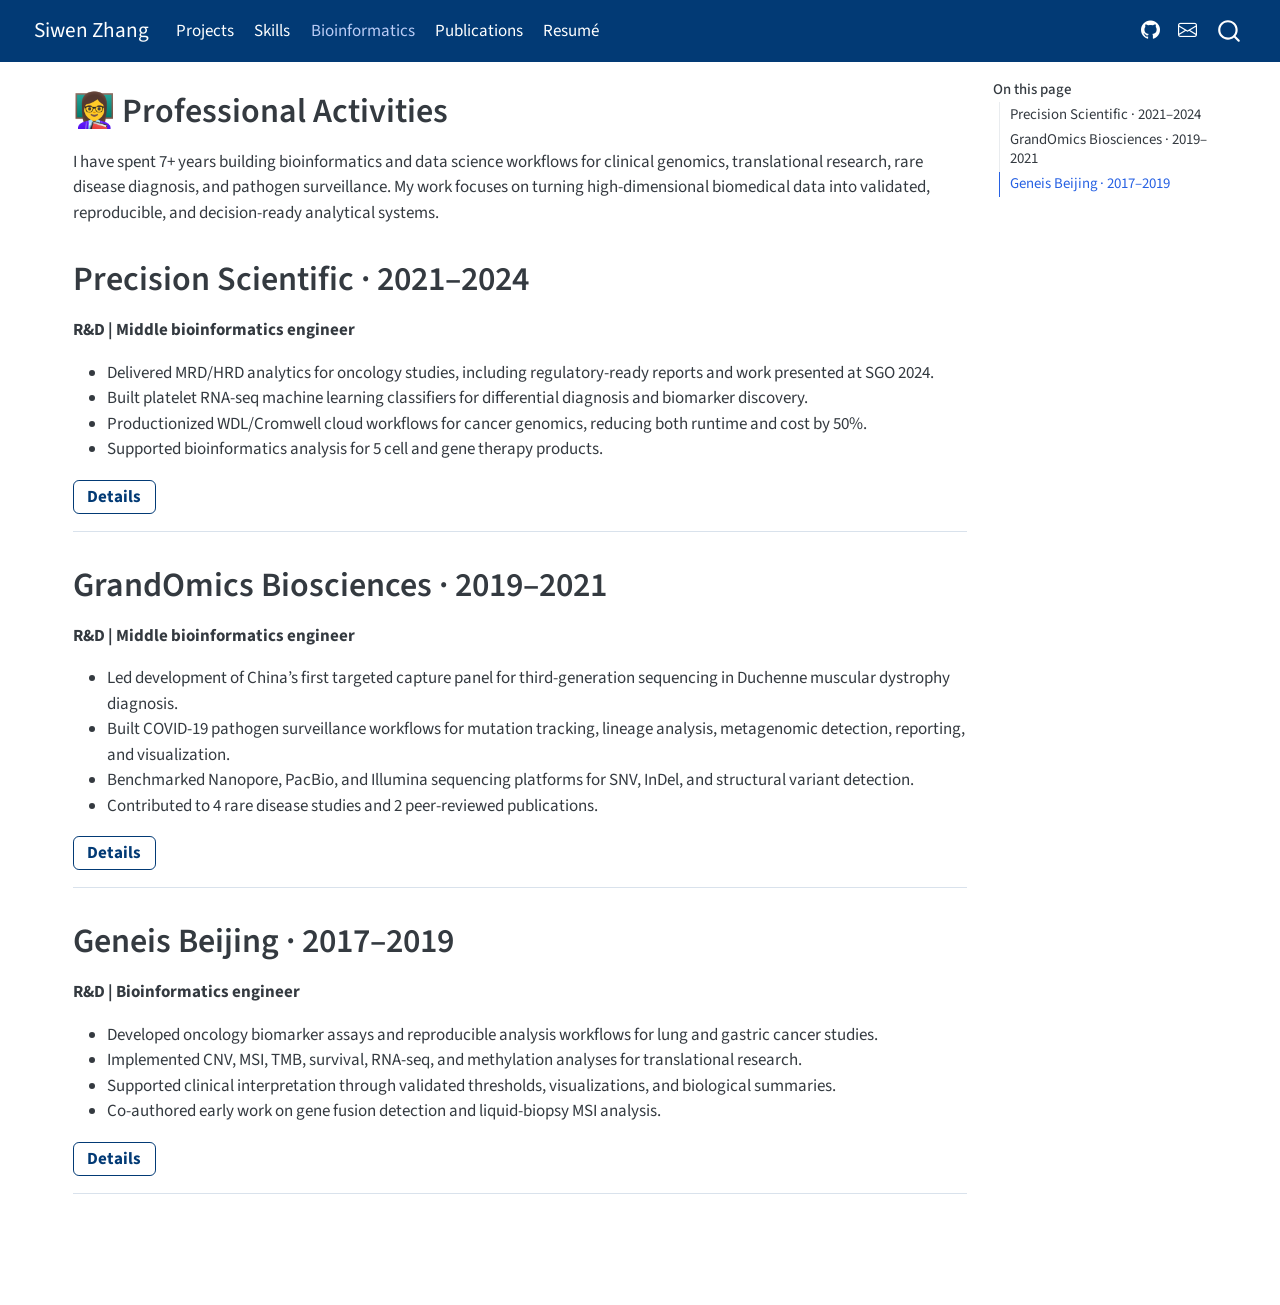
==== commit 3e3dfdf9: "render and add new resume" ====
--- a/docs/bioinformatics.html
+++ b/docs/bioinformatics.html
@@ -93,6 +93,10 @@
 </button>
           <div class="collapse navbar-collapse" id="navbarCollapse">
             <ul class="navbar-nav navbar-nav-scroll me-auto">
+  <li class="nav-item">
+    <a class="nav-link" href="./projects.html"> 
+<span class="menu-text">Projects</span></a>
+  </li>  
   <li class="nav-item">
     <a class="nav-link" href="./personal_skills.html"> 
 <span class="menu-text">Skills</span></a>
